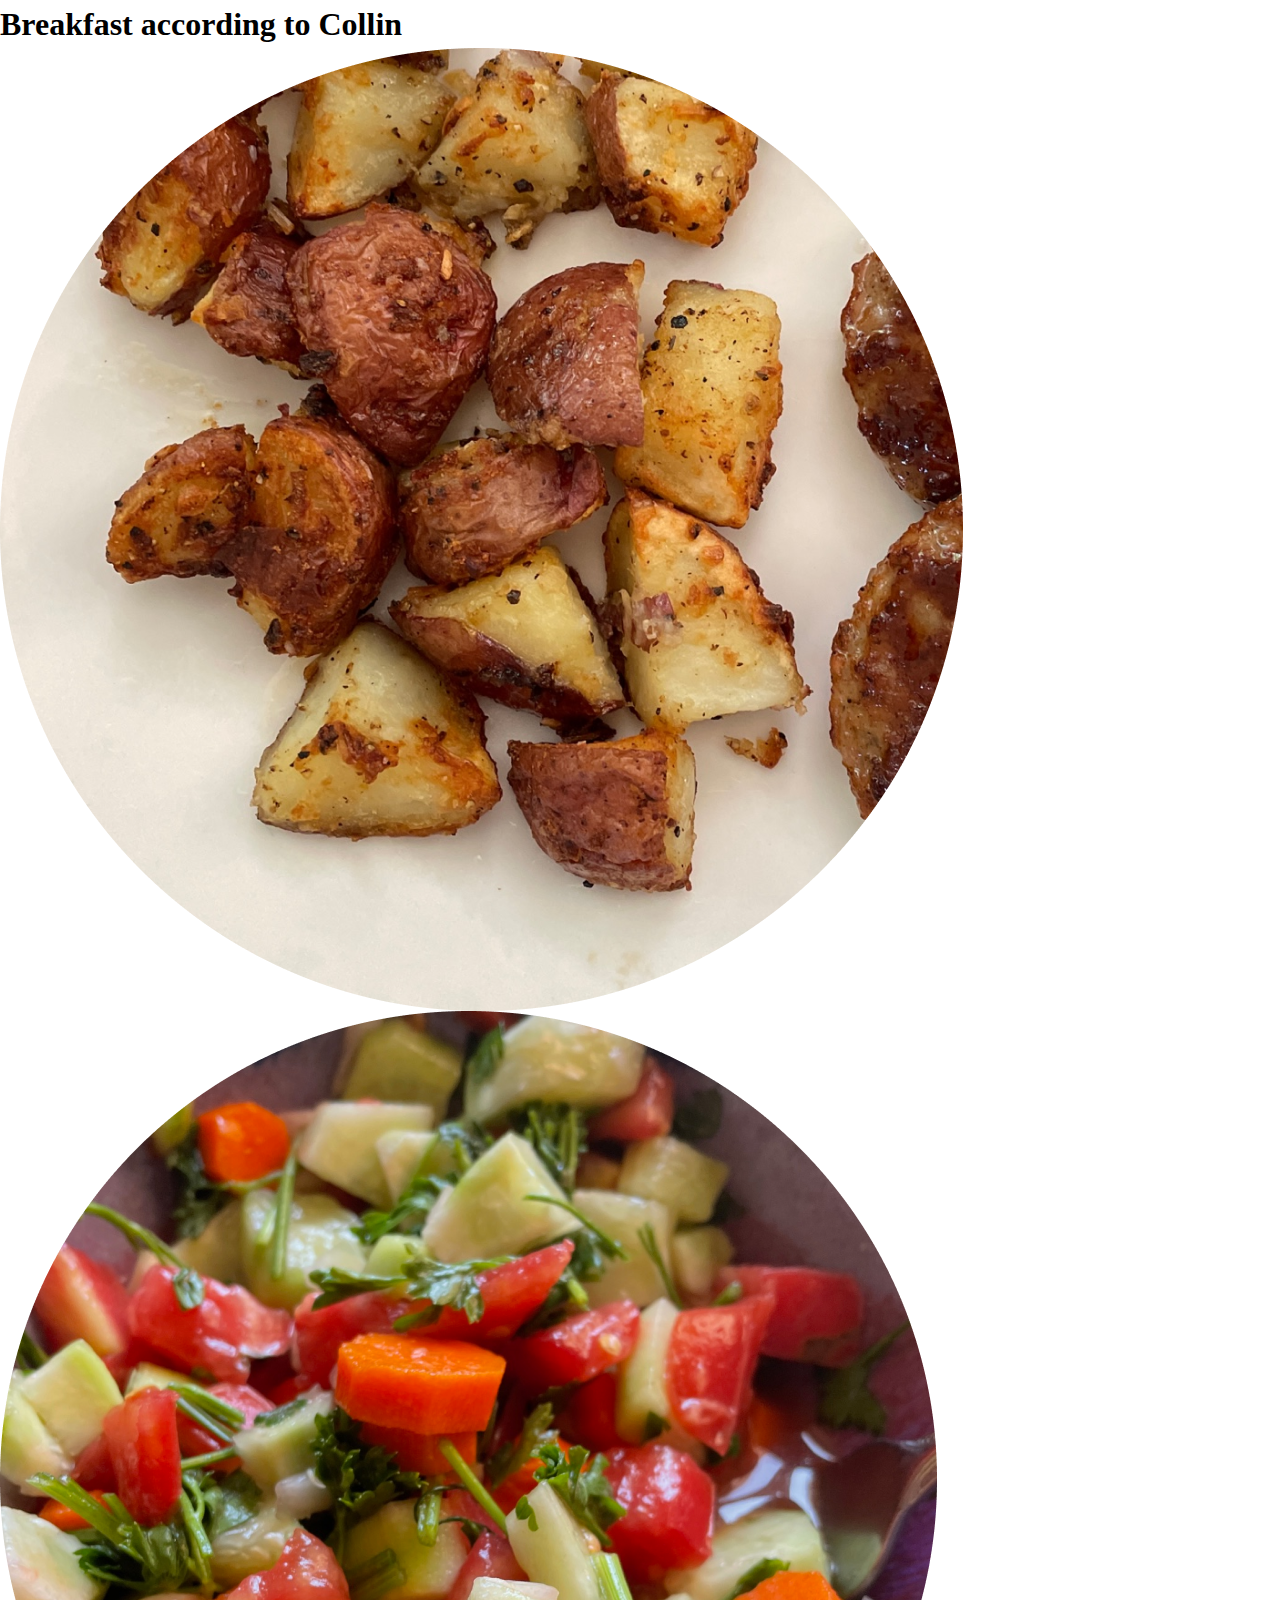
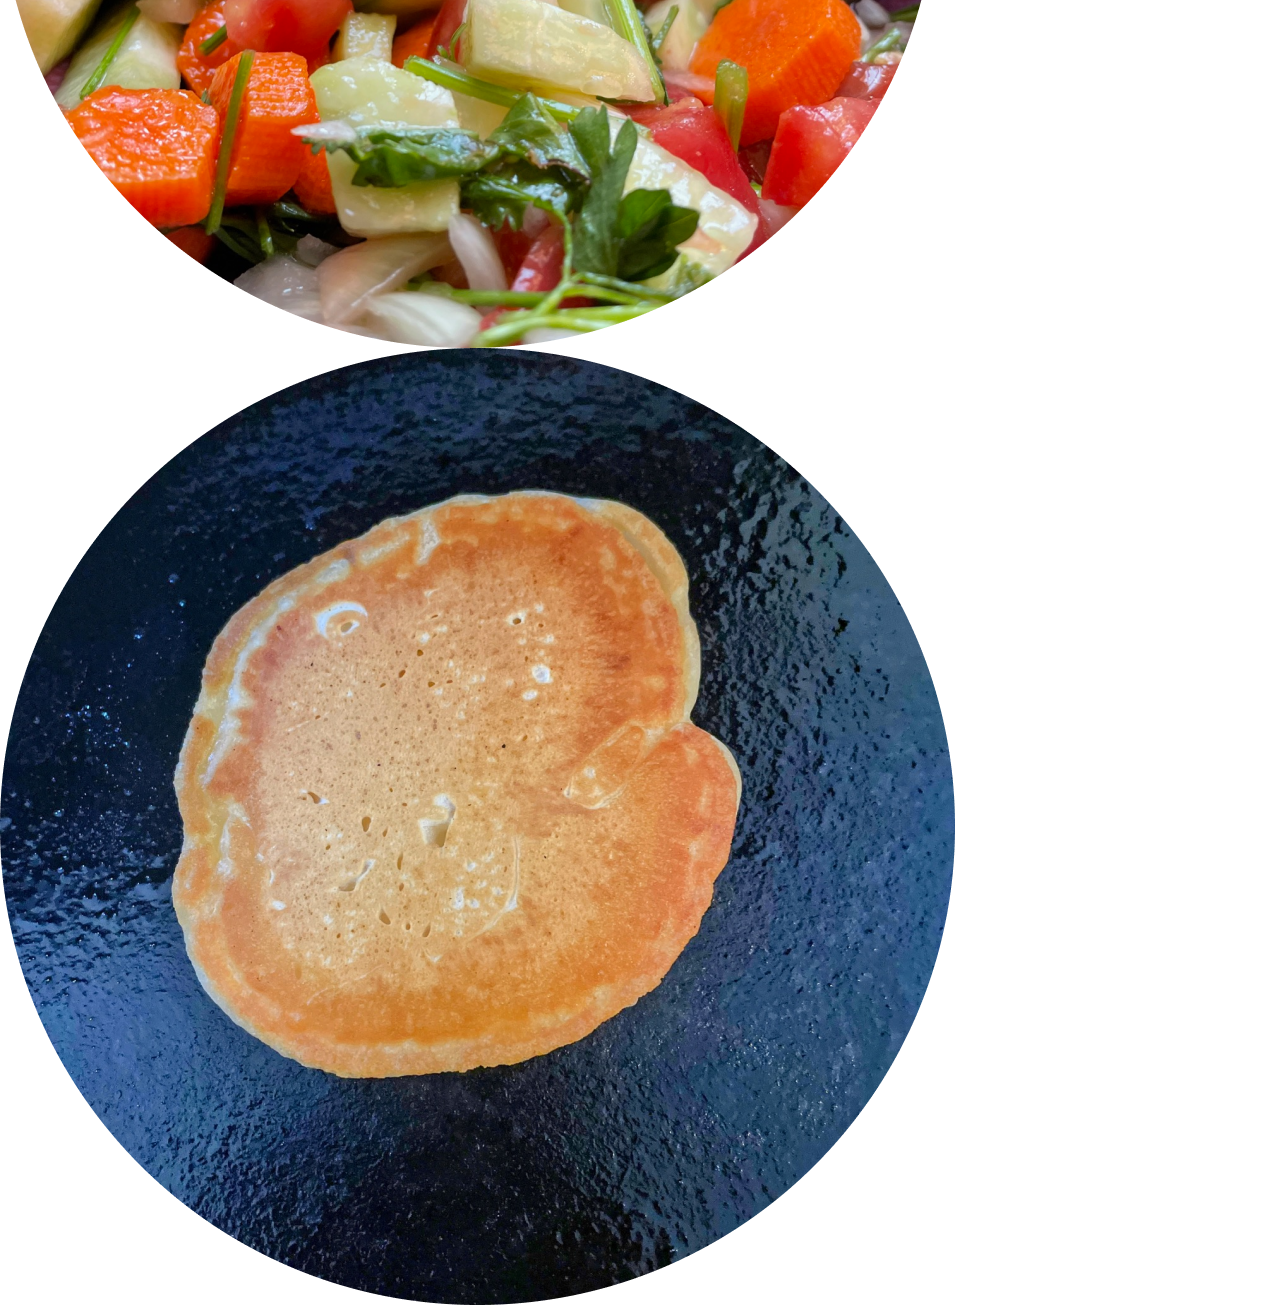
==== index.html @ 4759e99a "Add images to index.html" ====
<!DOCTYPE html>
<html lang="en">
    <head>
        <meta charset="UTF-8">
        <meta http-equiv="X-UA-Compatible" content="IE=edge">
        <meta name="viewport" content="width=device-width, initial-scale=1.0">
        <title>Breakfast according to Collin</title>
        <link rel="stylesheet" href="./styles/reset.css">
        <link rel="stylesheet" href="./styles/index.css">
    </head>
    <body>
            <h1>Breakfast according to Collin</h1>
            <nav>
                <a href="./recipes/quick-air-fryer-potatoes.html"><img src="images/rounded-food-images/potatoes-photo-rounded.png"></a>
                <a href="./recipes/israeli-salad.html"><img src="images/rounded-food-images/israeli-salad-photo-rounded.png"></a>
                <a href="./recipes/vegan-pancakes.html"><img src="images/rounded-food-images/pancake-photo-rounded.png"></a>
            </nav>
    </body>
</html>
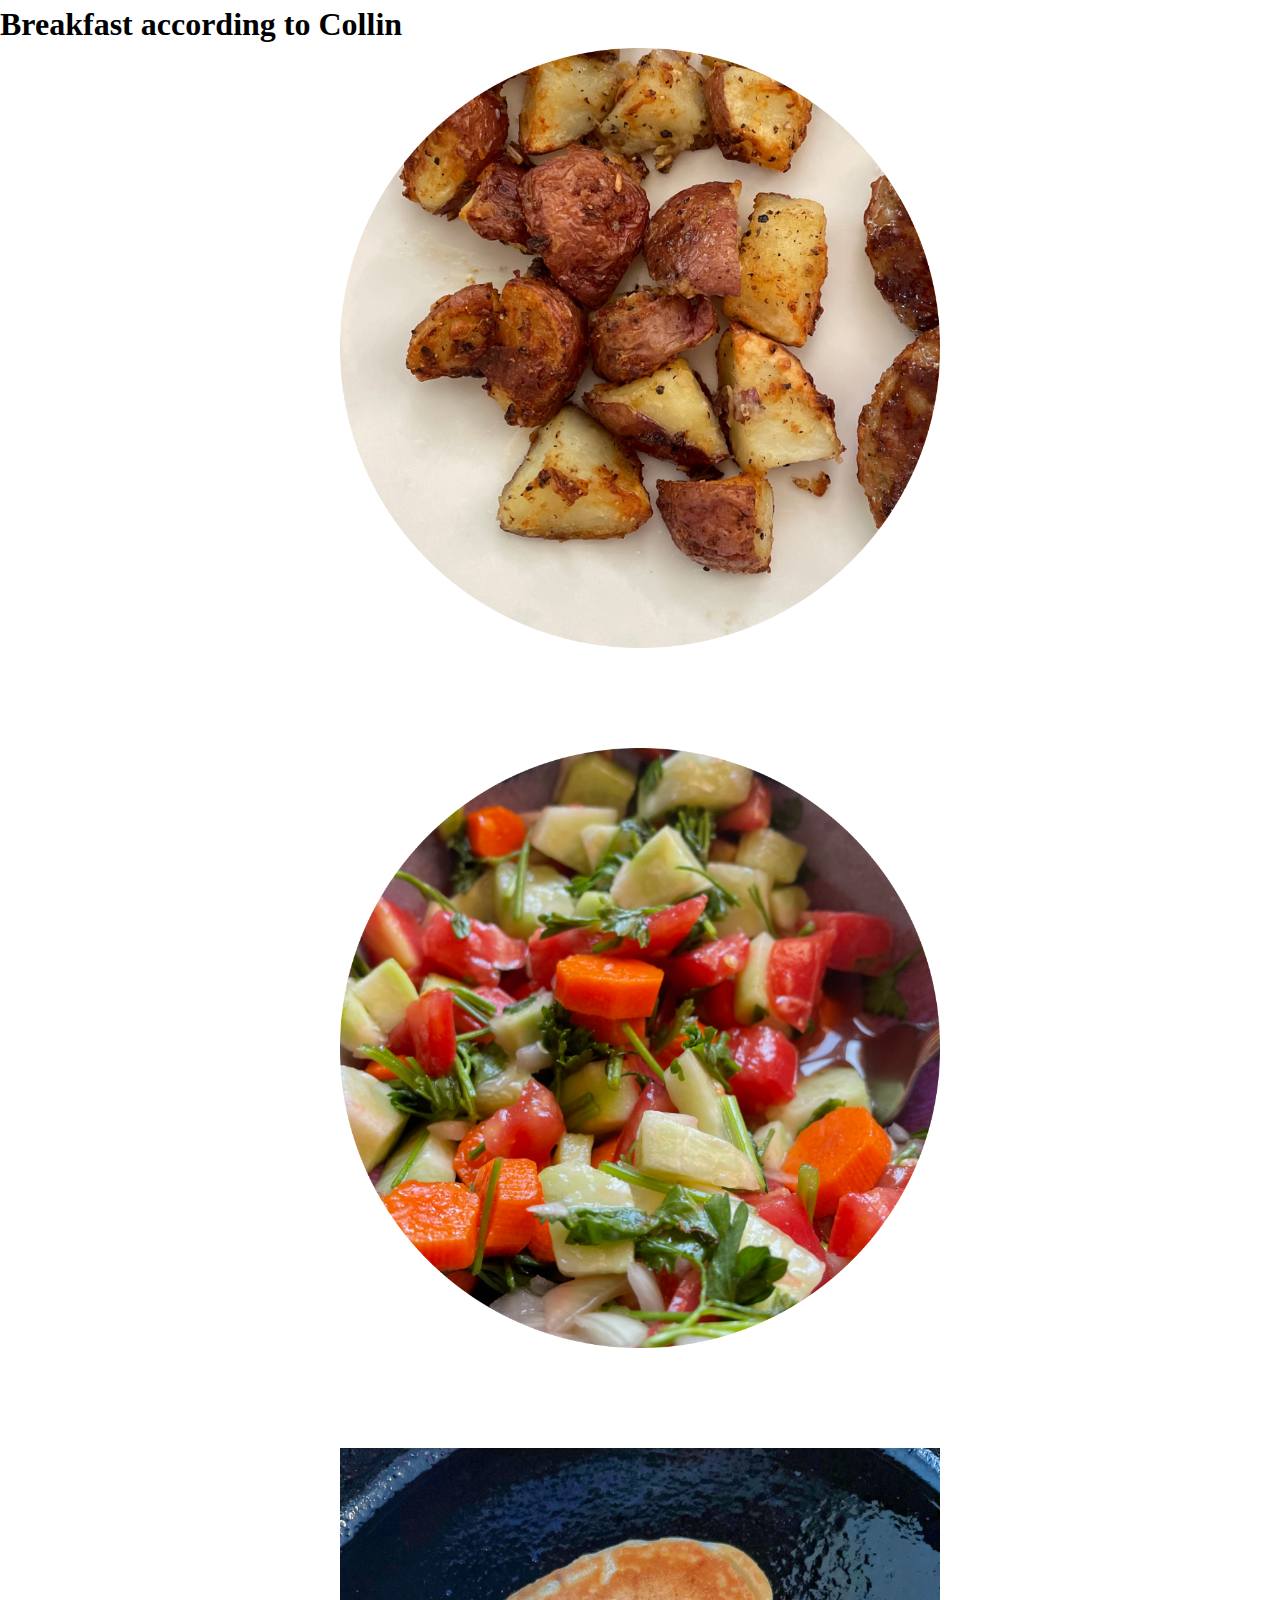
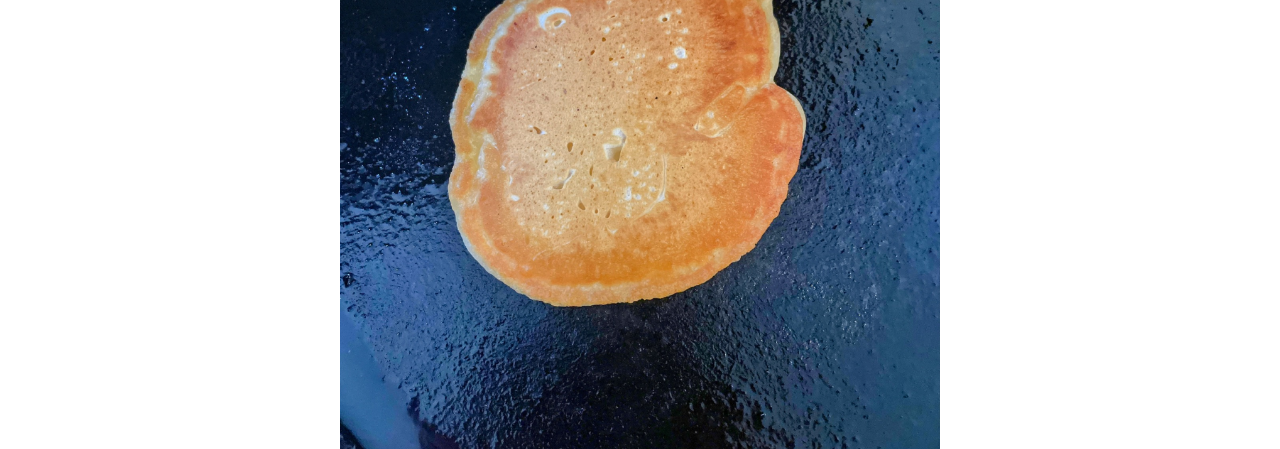
==== commit d659f84b: "Add recipe image link divs" ====
--- a/index.html
+++ b/index.html
@@ -11,9 +11,21 @@
     <body>
             <h1>Breakfast according to Collin</h1>
             <nav>
-                <a href="./recipes/quick-air-fryer-potatoes.html"><img src="images/rounded-food-images/potatoes-photo-rounded.png"></a>
-                <a href="./recipes/israeli-salad.html"><img src="images/rounded-food-images/israeli-salad-photo-rounded.png"></a>
-                <a href="./recipes/vegan-pancakes.html"><img src="images/rounded-food-images/pancake-photo-rounded.png"></a>
+                <div class="recipe-image-link">
+                    <a href="./recipes/quick-air-fryer-potatoes.html">
+                        <img src="images/rounded-food-images/potatoes-photo-rounded.png">
+                    </a>
+                </div>
+                <div class="recipe-image-link">
+                    <a href="./recipes/israeli-salad.html">
+                        <img src="images/rounded-food-images/israeli-salad-photo-rounded.png">
+                    </a>
+                </div>
+                <div class="recipe-image-link">
+                    <a href="./recipes/vegan-pancakes.html">
+                        <img src="images/vegan-pancakes-square.png">
+                    </a>
+                </div>
             </nav>
     </body>
 </html>--- a/styles/index.css
+++ b/styles/index.css
@@ -0,0 +1,4 @@
+.recipe-image-link{
+    width: 600px;
+    margin: 0 auto 100px auto;
+}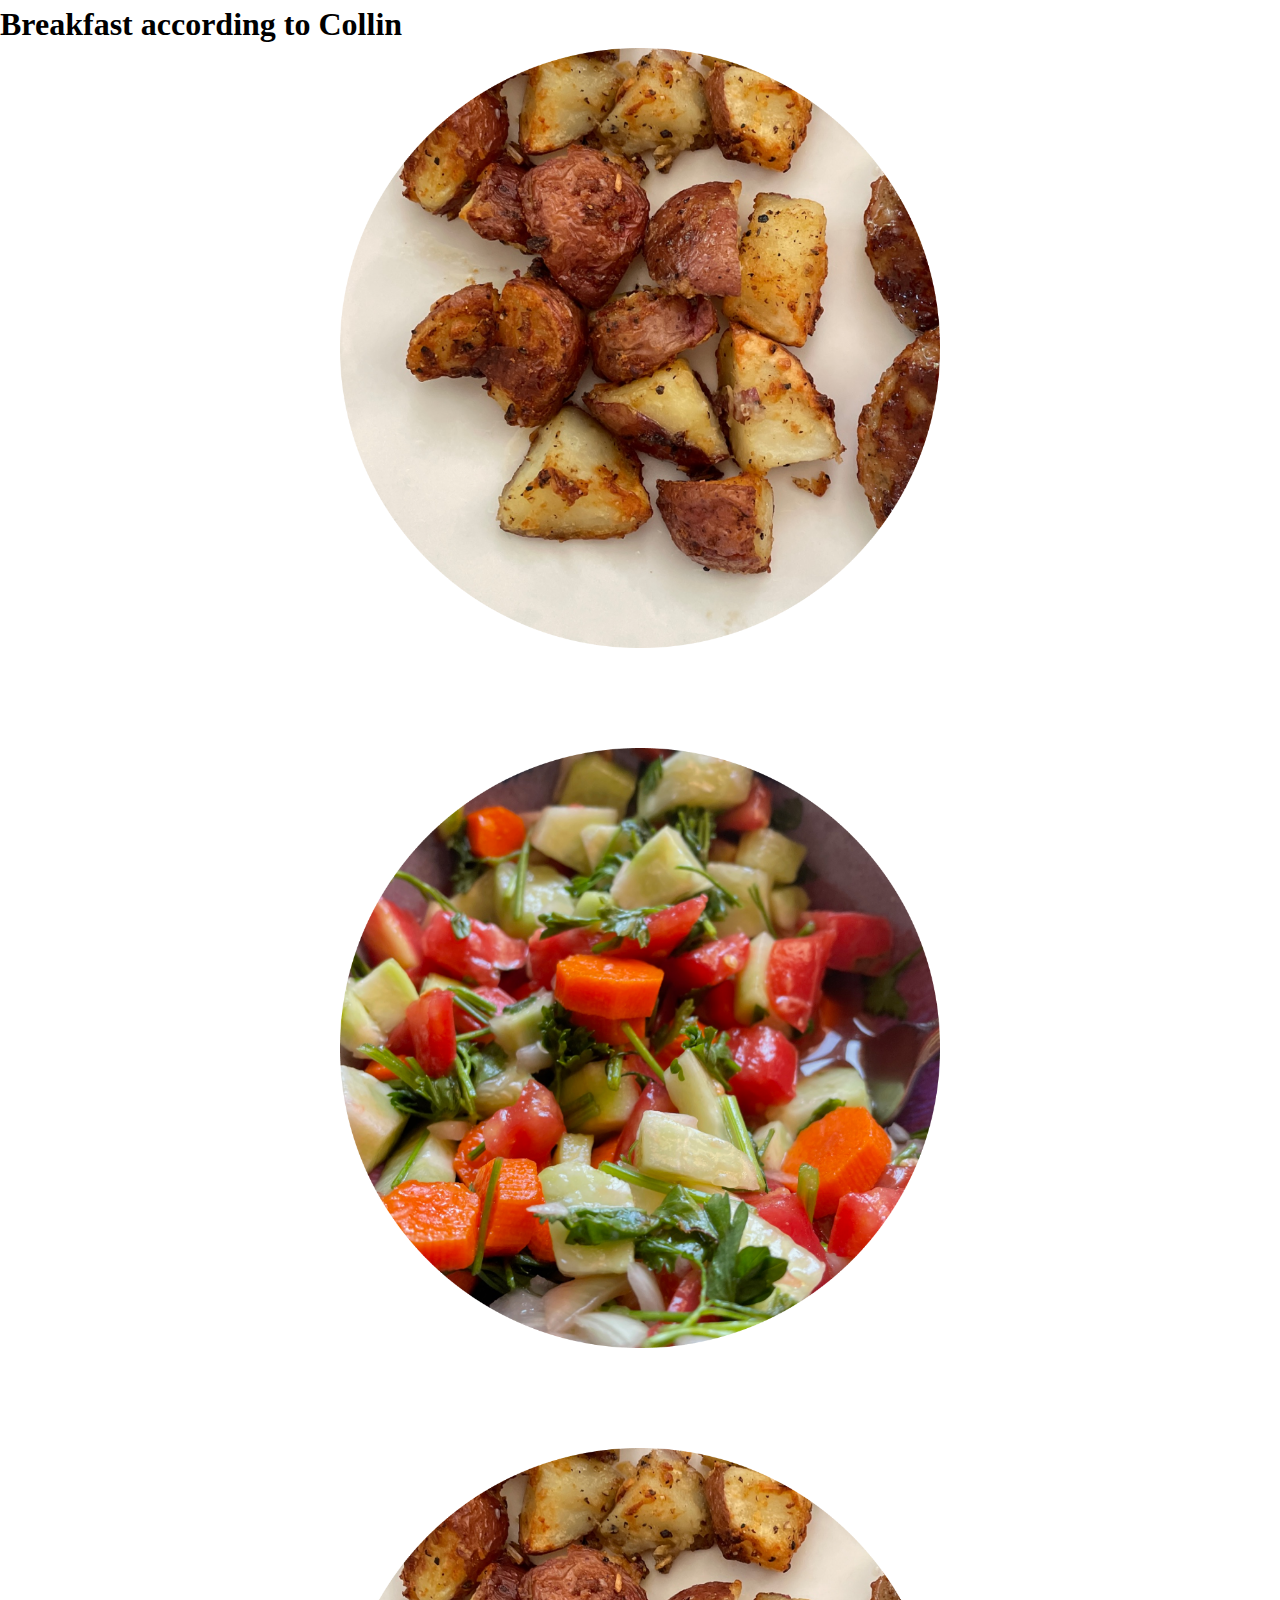
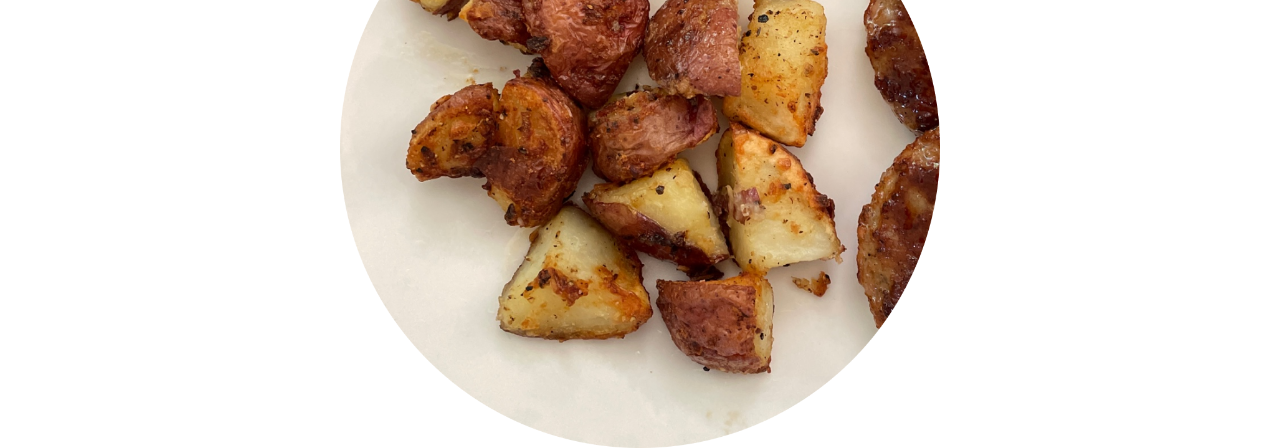
==== commit c2531707: "Make last food photo link rounded version" ====
--- a/index.html
+++ b/index.html
@@ -12,9 +12,10 @@
             <h1>Breakfast according to Collin</h1>
             <nav>
                 <div class="recipe-image-link">
-                    <a href="./recipes/quick-air-fryer-potatoes.html">
-                        <img src="images/rounded-food-images/potatoes-photo-rounded.png">
-                    </a>
+                    <img src="images/rounded-food-images/potatoes-photo-rounded.png" usemap="#recipeimagemap">
+                    <map name="recipeimagemap">
+                        <area shape="circle" coords="300,300,300" alt="Return to home" href="./recipes/quick-air-fryer-potatoes.html">
+                    </map>
                 </div>
                 <div class="recipe-image-link">
                     <a href="./recipes/israeli-salad.html">
@@ -23,7 +24,7 @@
                 </div>
                 <div class="recipe-image-link">
                     <a href="./recipes/vegan-pancakes.html">
-                        <img src="images/vegan-pancakes-square.png">
+                        <img src="images/rounded-food-images/potatoes-photo-rounded.png">
                     </a>
                 </div>
             </nav>
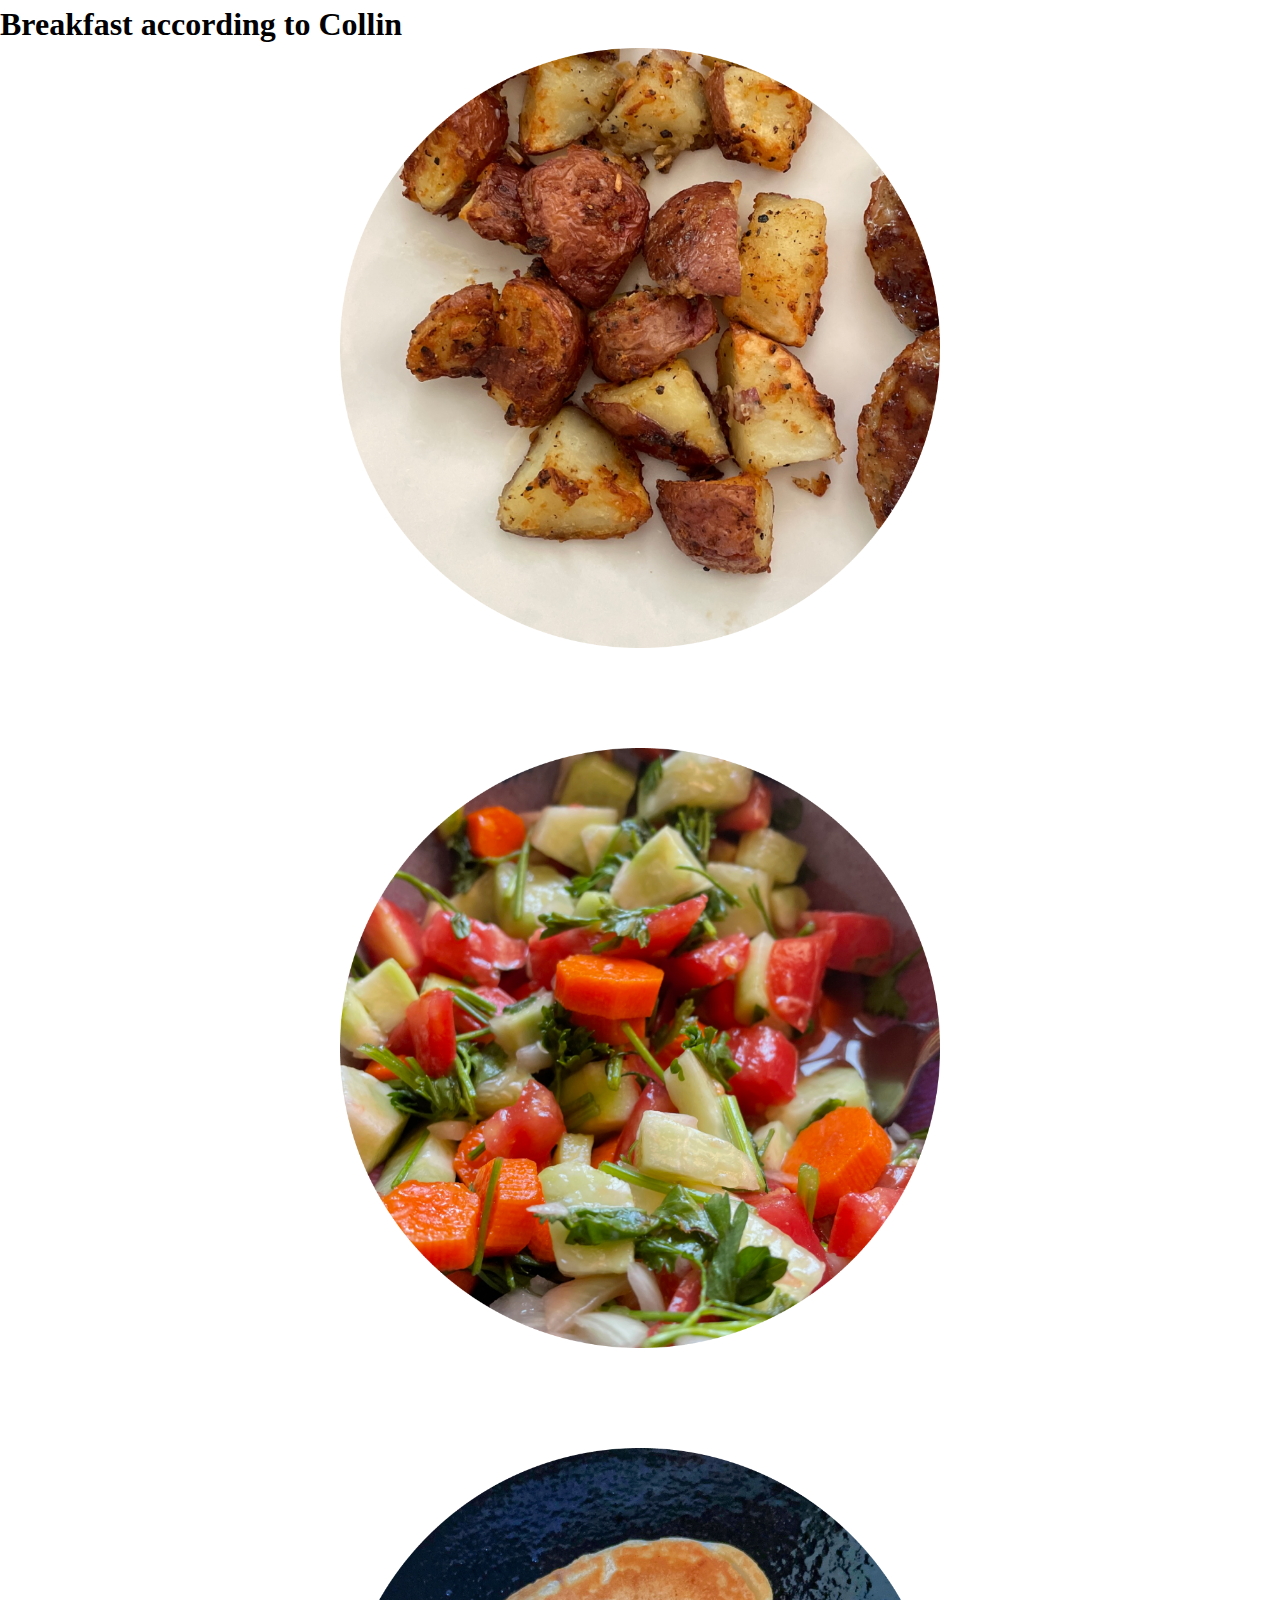
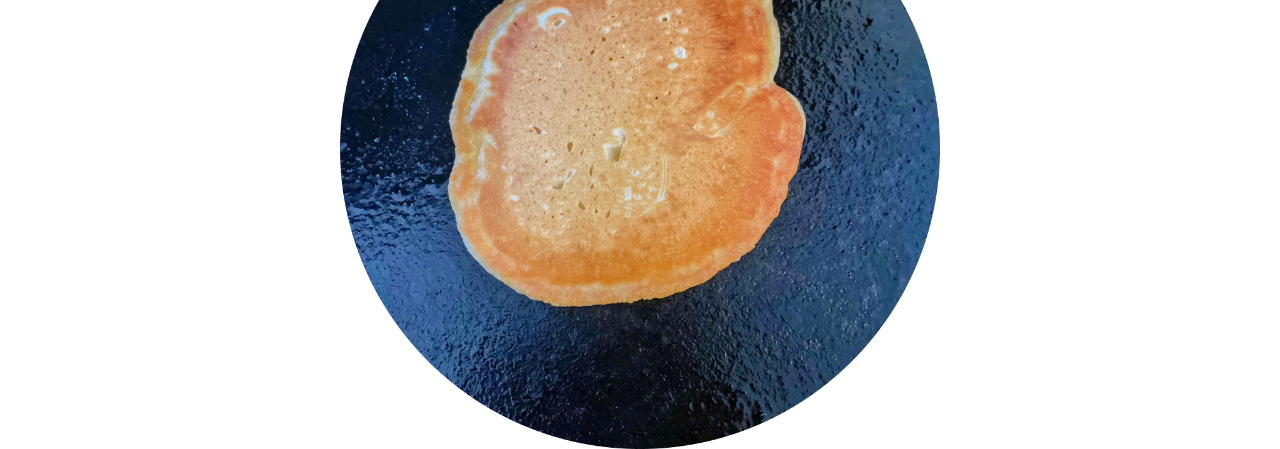
==== commit ef016347: "Correct image file" ====
--- a/index.html
+++ b/index.html
@@ -24,7 +24,7 @@
                 </div>
                 <div class="recipe-image-link">
                     <a href="./recipes/vegan-pancakes.html">
-                        <img src="images/rounded-food-images/potatoes-photo-rounded.png">
+                        <img src="images/rounded-food-images/pancake-photo-rounded.png">
                     </a>
                 </div>
             </nav>
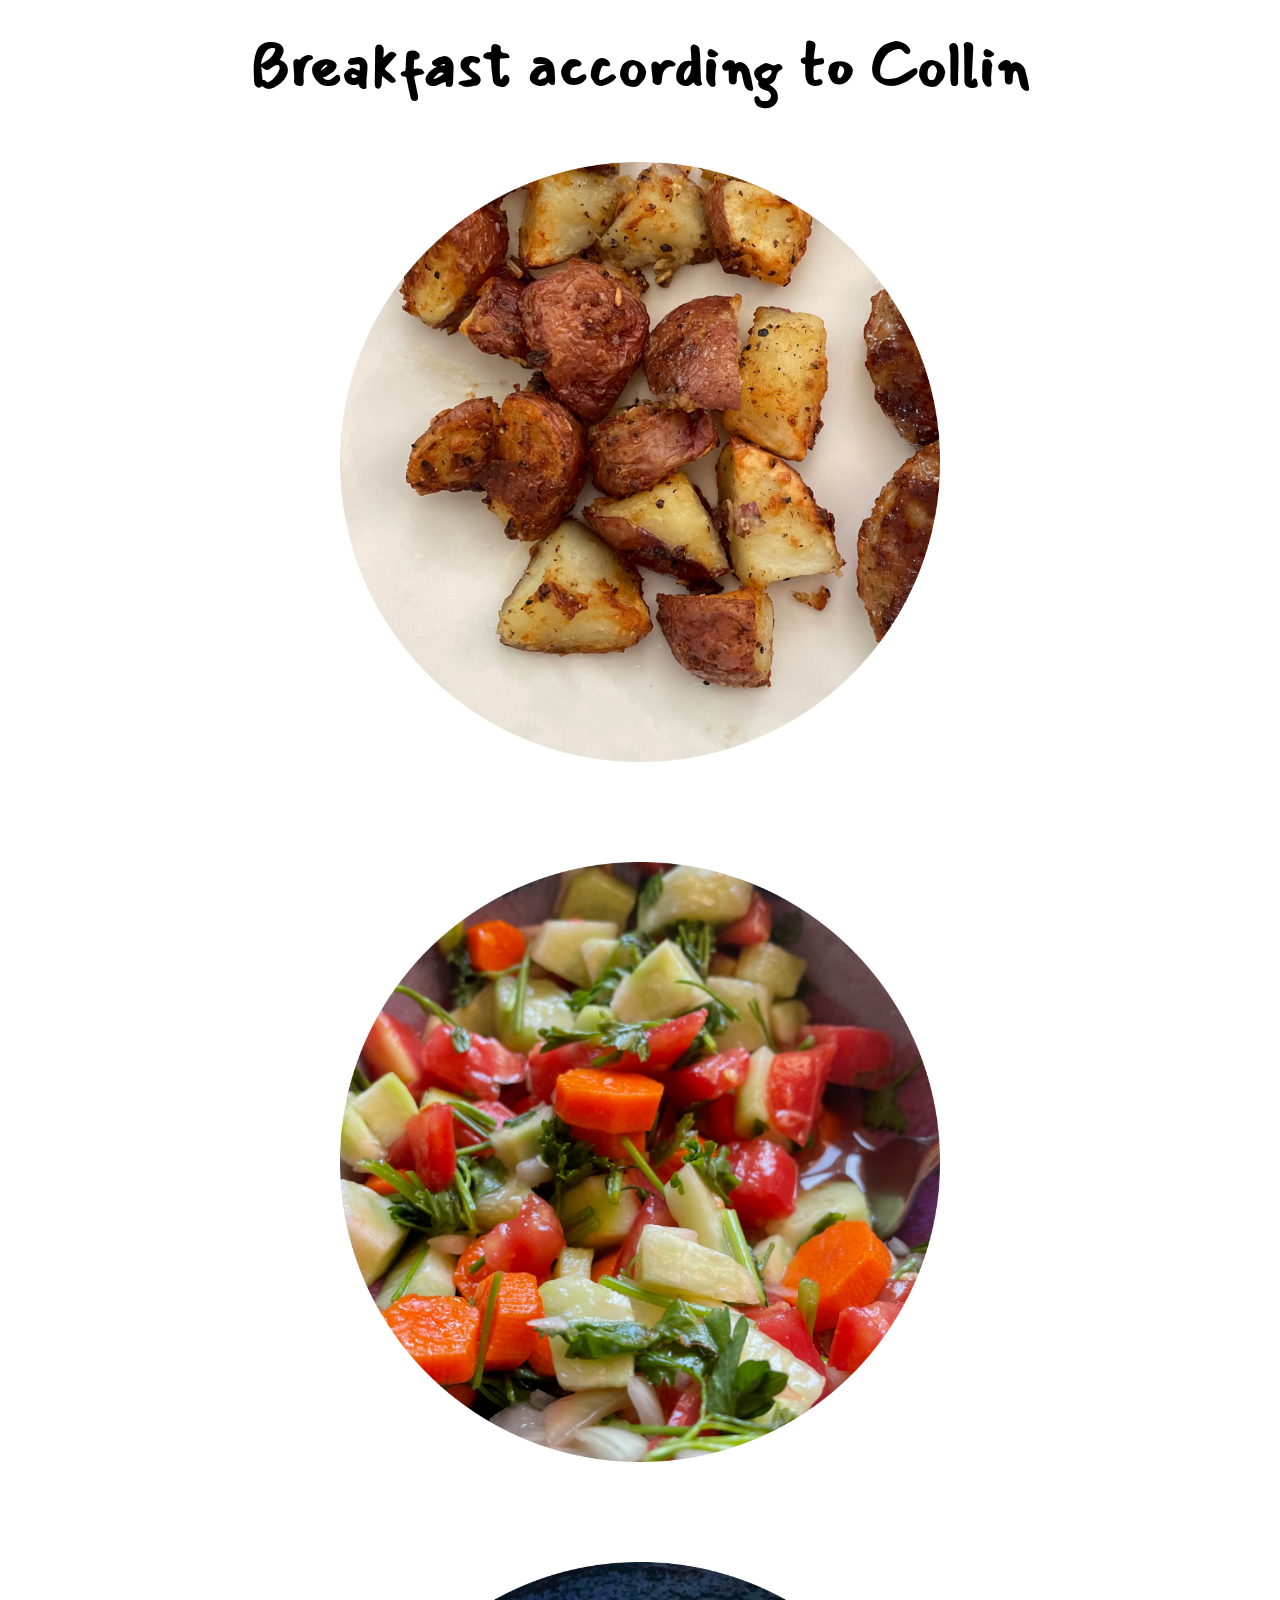
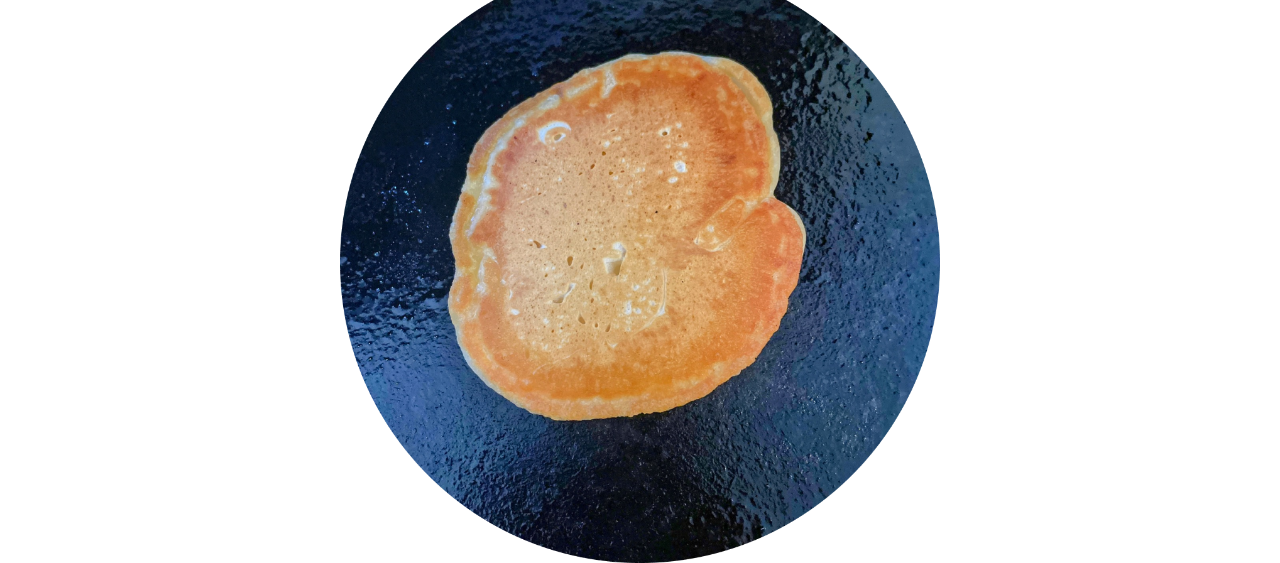
==== commit 3a862459: "Add title text styling and fonts" ====
--- a/index.html
+++ b/index.html
@@ -7,9 +7,12 @@
         <title>Breakfast according to Collin</title>
         <link rel="stylesheet" href="./styles/reset.css">
         <link rel="stylesheet" href="./styles/index.css">
+        <link rel="preconnect" href="https://fonts.googleapis.com">
+        <link rel="preconnect" href="https://fonts.gstatic.com" crossorigin>
+        <link href="https://fonts.googleapis.com/css2?family=Mansalva&display=swap" rel="stylesheet">
     </head>
     <body>
-            <h1>Breakfast according to Collin</h1>
+            <h1 class="site-title-text">Breakfast according to Collin</h1>
             <nav>
                 <div class="recipe-image-link">
                     <img src="images/rounded-food-images/potatoes-photo-rounded.png" usemap="#recipeimagemap">
--- a/styles/index.css
+++ b/styles/index.css
@@ -1,4 +1,11 @@
 .recipe-image-link{
     width: 600px;
     margin: 0 auto 100px auto;
+}
+
+.site-title-text{
+    text-align: center;
+    font-family: 'Mansalva', cursive, sans-serif;
+    font-size: 61px;
+    margin: 20px 0 50px 0;
 }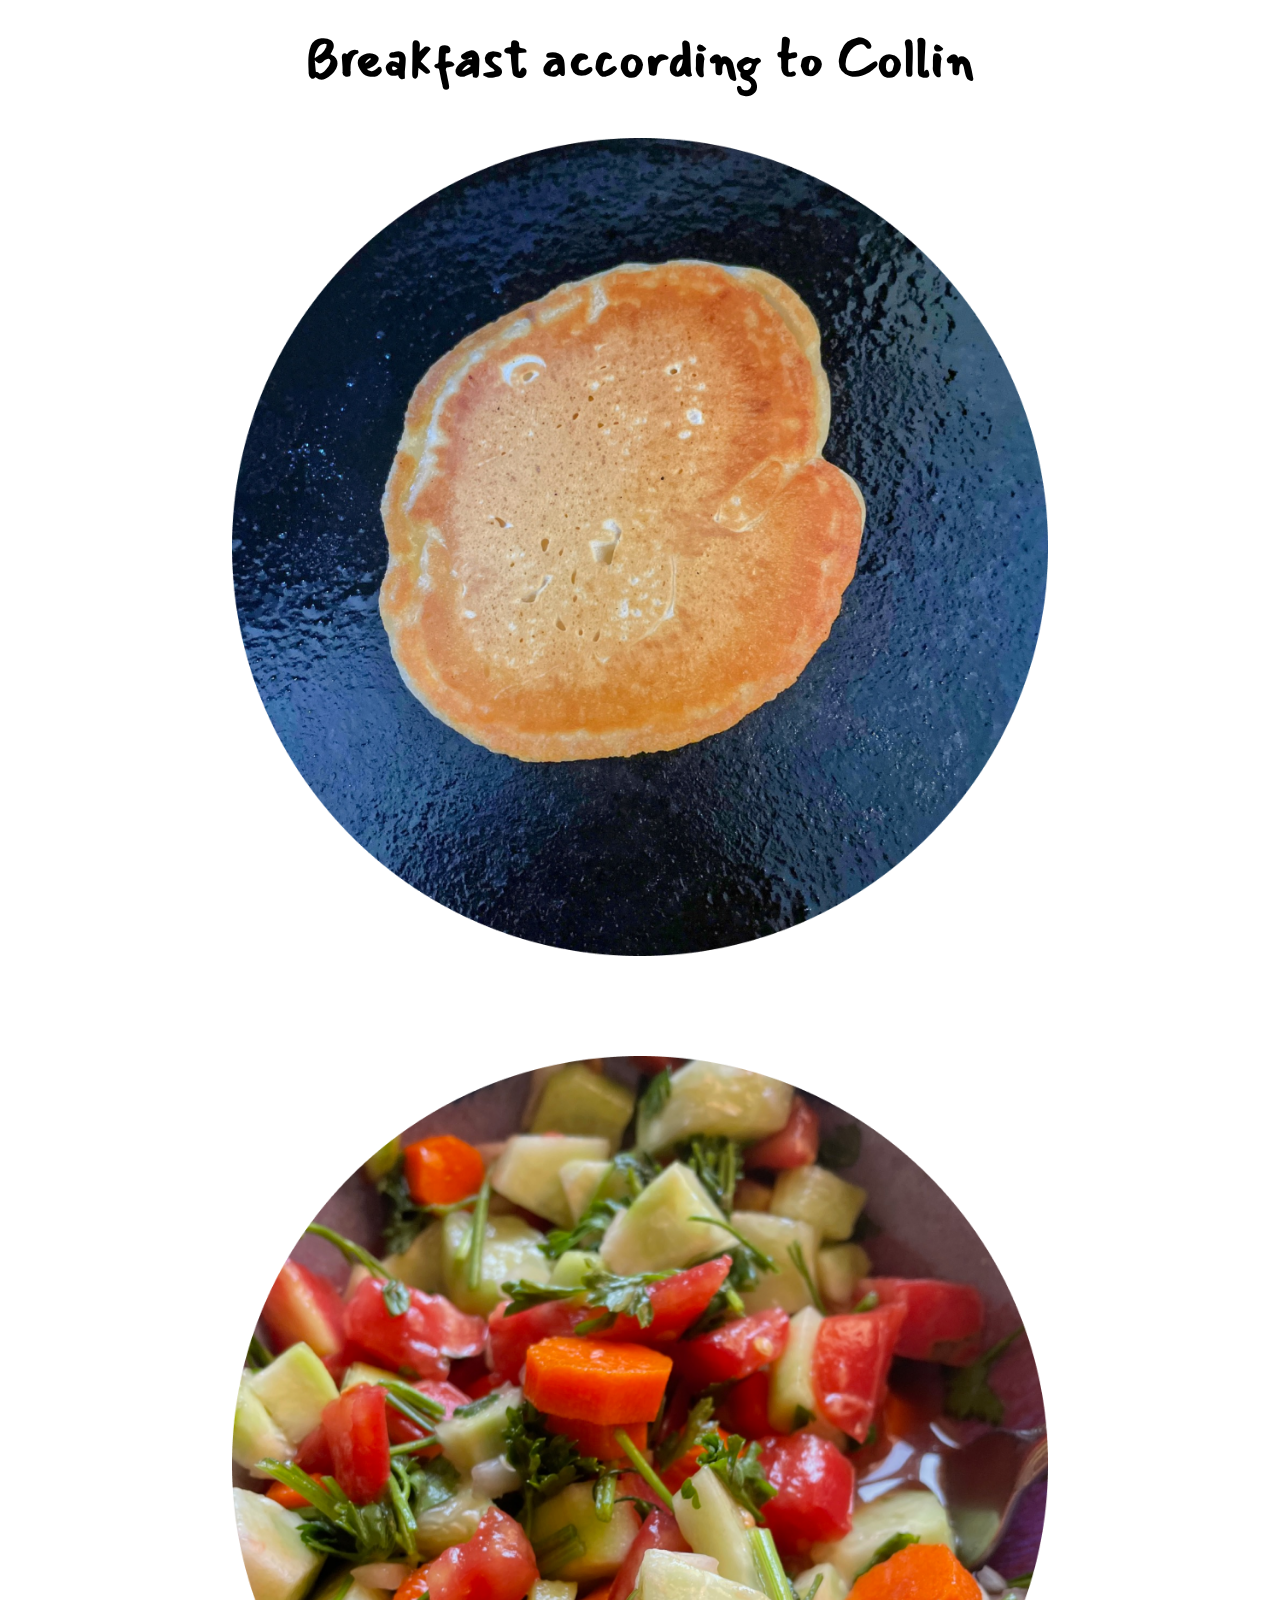
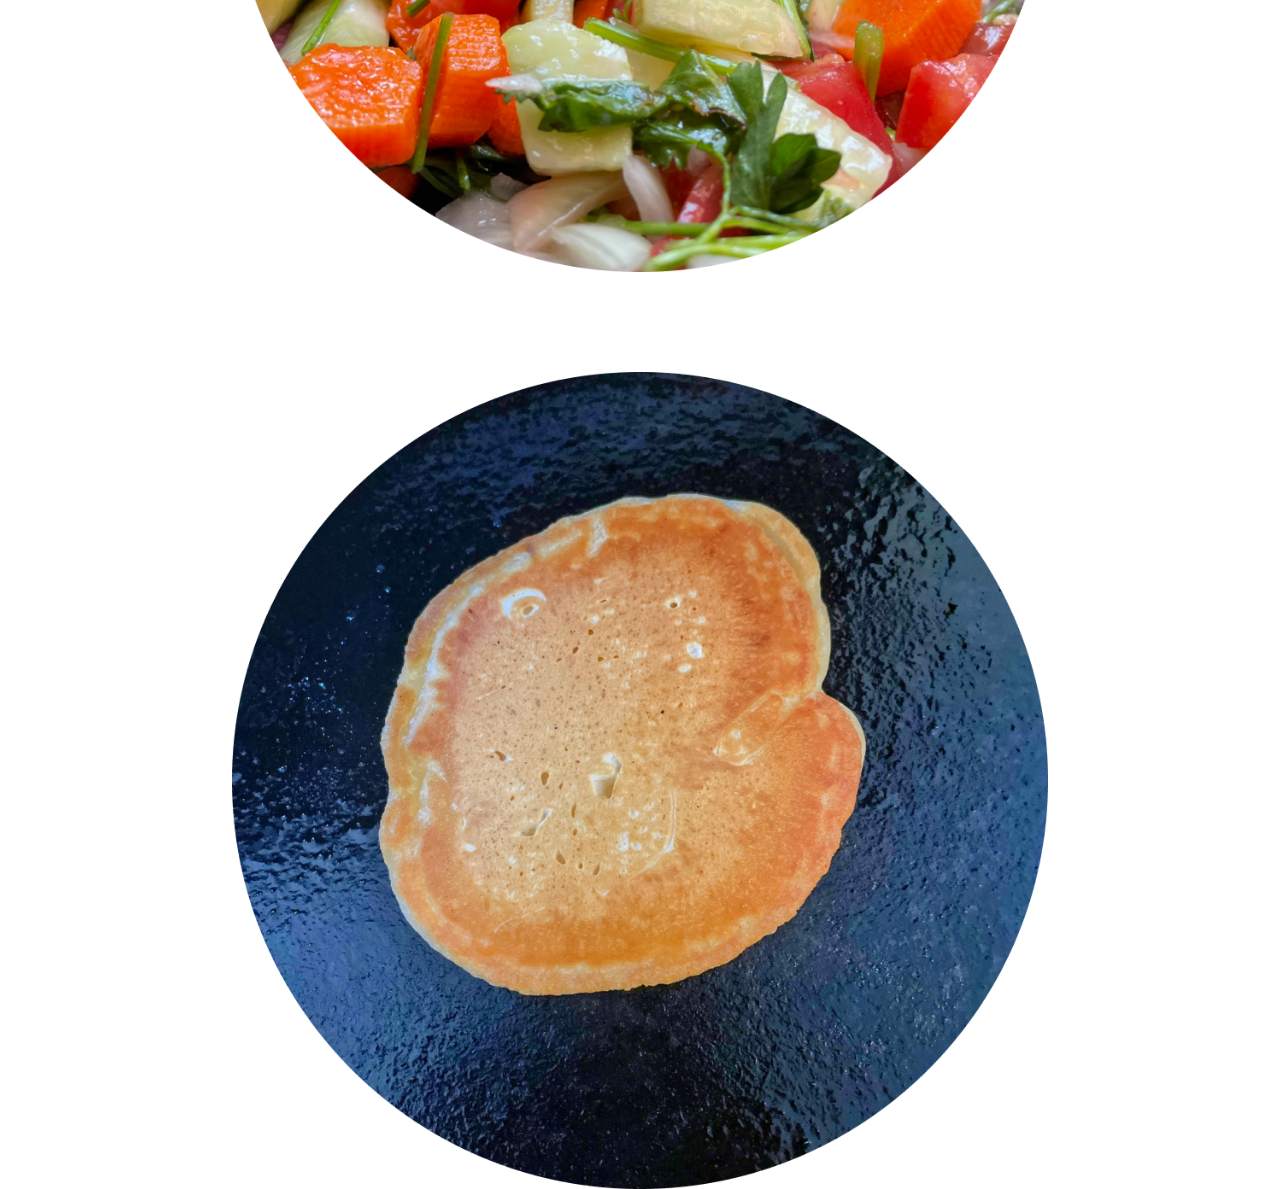
==== commit 1ce558e3: "Undo image map for first image" ====
--- a/index.html
+++ b/index.html
@@ -15,11 +15,11 @@
             <h1 class="site-title-text">Breakfast according to Collin</h1>
             <nav>
                 <div class="recipe-image-link">
-                    <img src="images/rounded-food-images/potatoes-photo-rounded.png" usemap="#recipeimagemap">
-                    <map name="recipeimagemap">
-                        <area shape="circle" coords="300,300,300" alt="Return to home" href="./recipes/quick-air-fryer-potatoes.html">
-                    </map>
-                </div>
+                    <div class="recipe-image-link">
+                        <a href="./recipes/quick-air-fryer-potatoes.html">
+                            <img src="images/rounded-food-images/pancake-photo-rounded.png">
+                        </a>
+                    </div>
                 <div class="recipe-image-link">
                     <a href="./recipes/israeli-salad.html">
                         <img src="images/rounded-food-images/israeli-salad-photo-rounded.png">
--- a/styles/index.css
+++ b/styles/index.css
@@ -1,11 +1,11 @@
 .recipe-image-link{
-    width: 600px;
+    width: 816px;
     margin: 0 auto 100px auto;
 }
 
 .site-title-text{
     text-align: center;
     font-family: 'Mansalva', cursive, sans-serif;
-    font-size: 61px;
-    margin: 20px 0 50px 0;
+    font-size: 52px;
+    margin: 20px 0 40px 0;
 }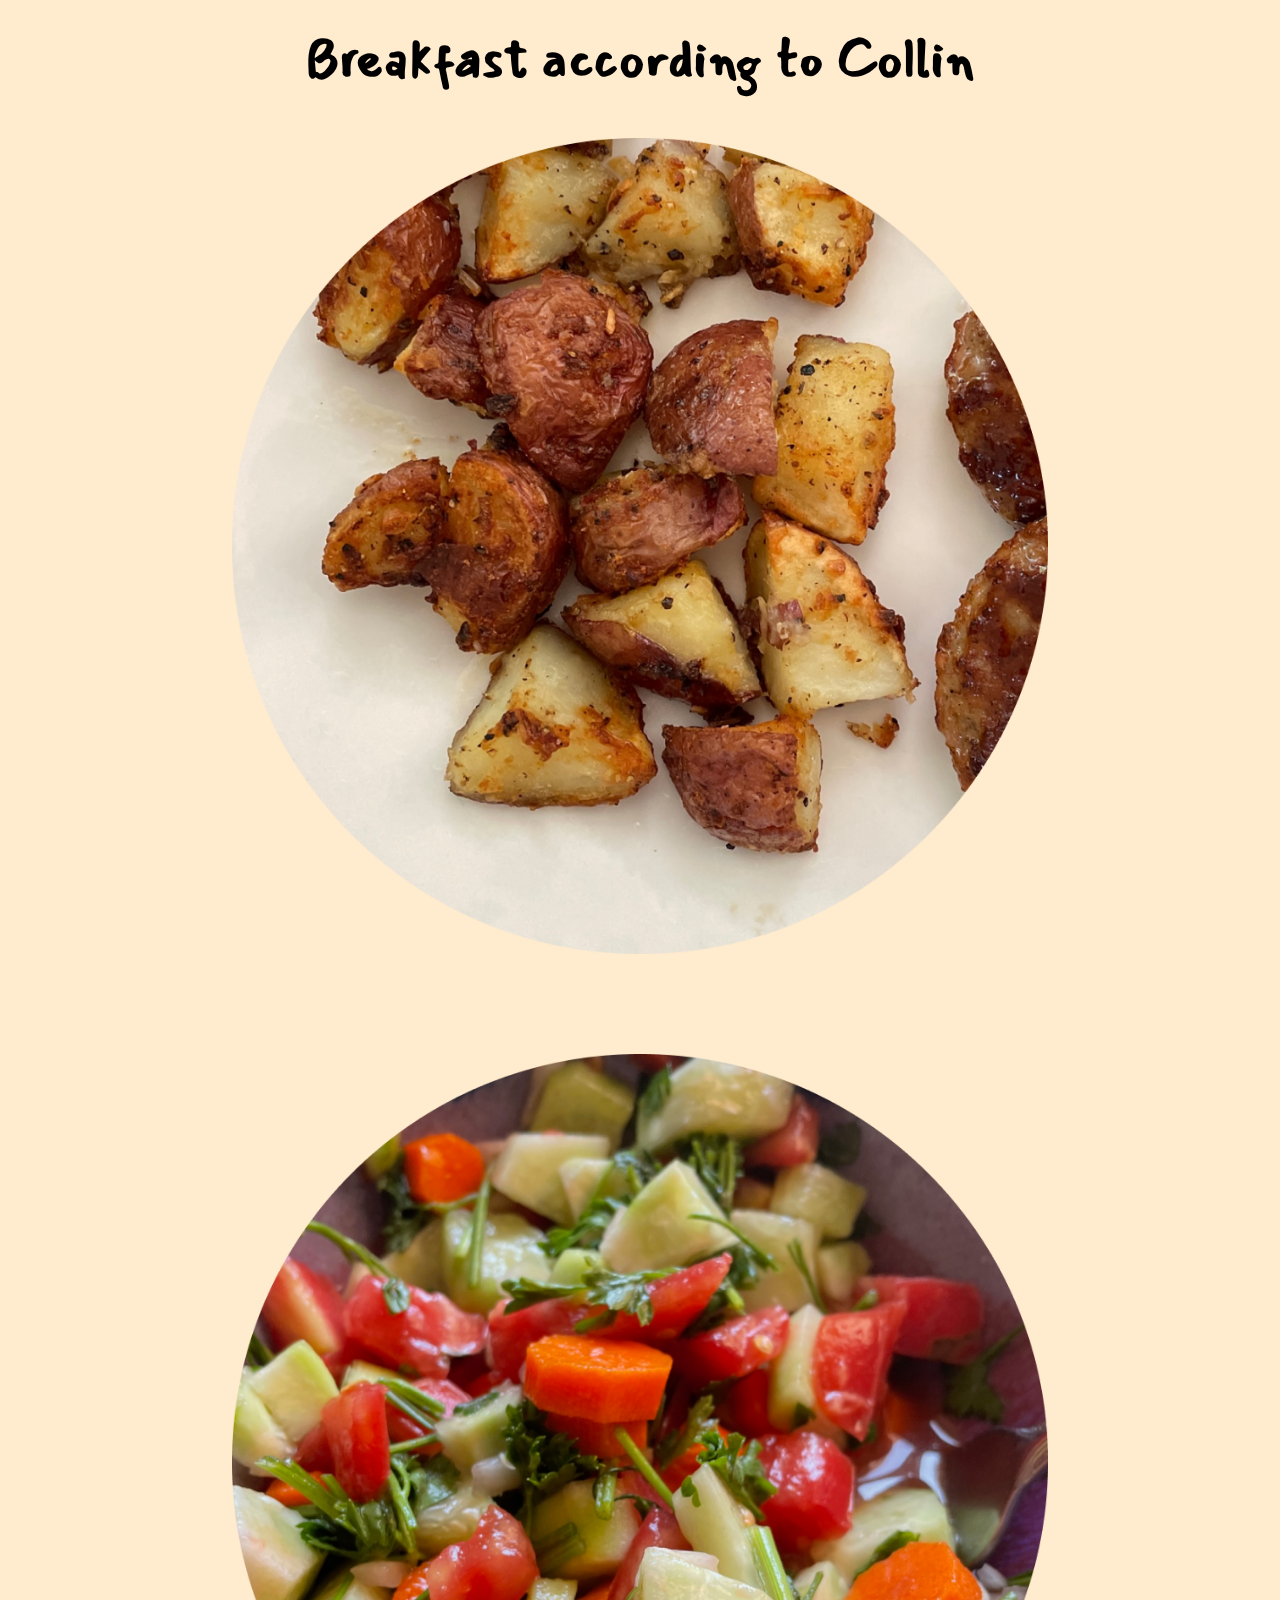
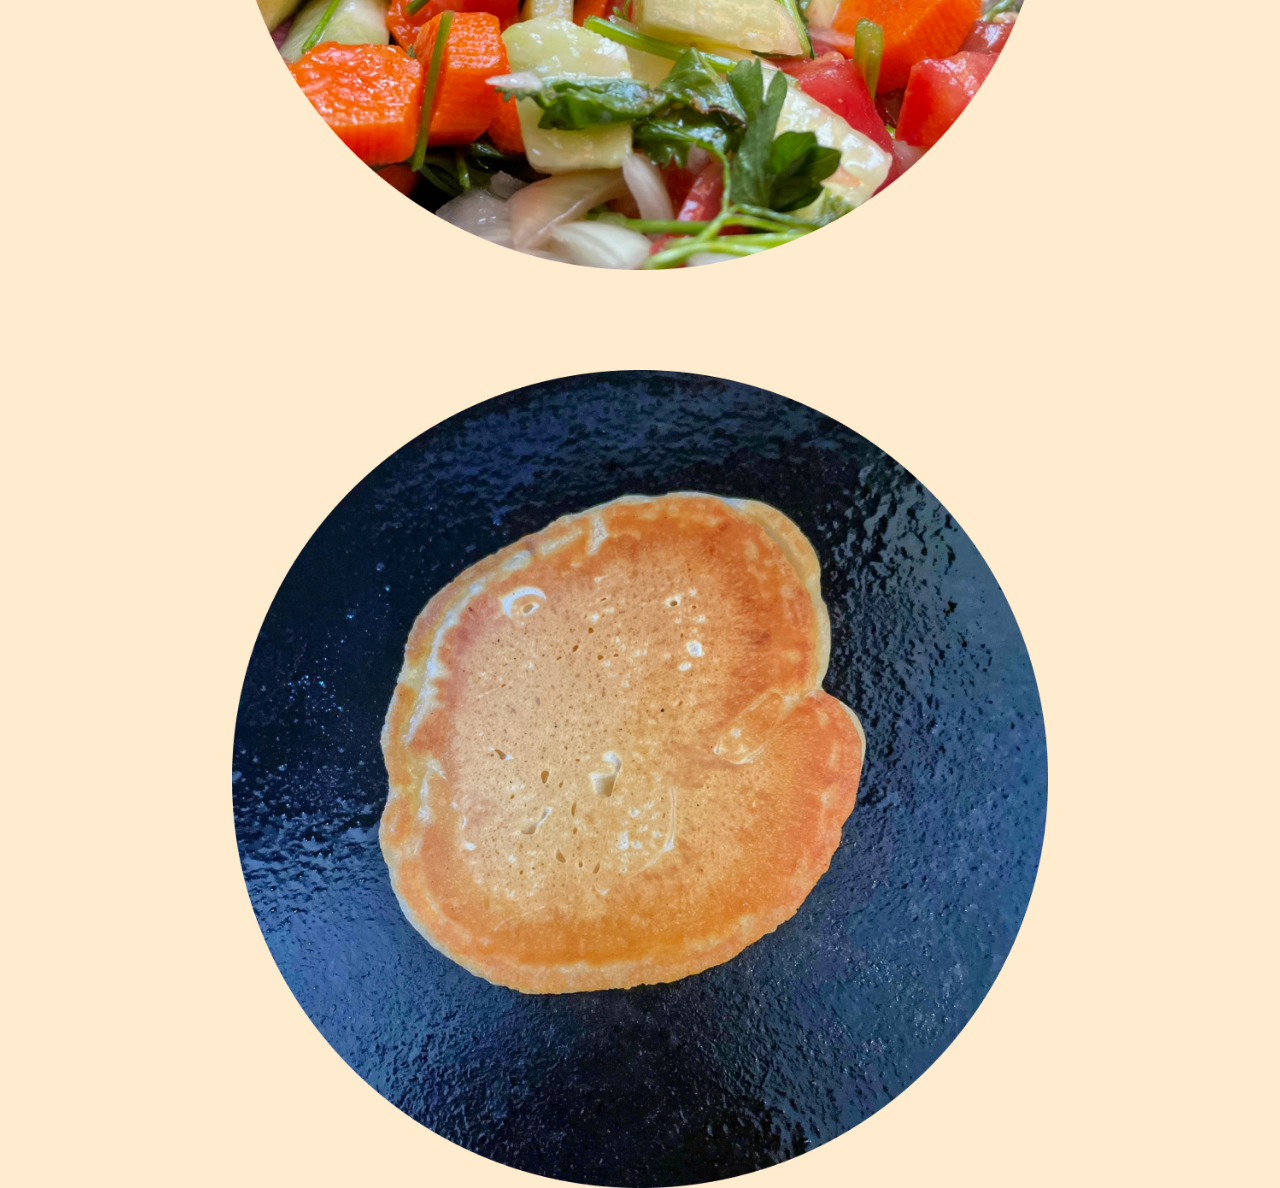
==== commit e3589aaa: "Fix incorrect image" ====
--- a/index.html
+++ b/index.html
@@ -17,7 +17,7 @@
                 <div class="recipe-image-link">
                     <div class="recipe-image-link">
                         <a href="./recipes/quick-air-fryer-potatoes.html">
-                            <img src="images/rounded-food-images/pancake-photo-rounded.png">
+                            <img src="images/rounded-food-images/potatoes-photo-rounded.png">
                         </a>
                     </div>
                 <div class="recipe-image-link">
--- a/styles/index.css
+++ b/styles/index.css
@@ -1,3 +1,6 @@
+body{
+    background-color: #FFEBCD;
+}
 .recipe-image-link{
     width: 816px;
     margin: 0 auto 100px auto;
